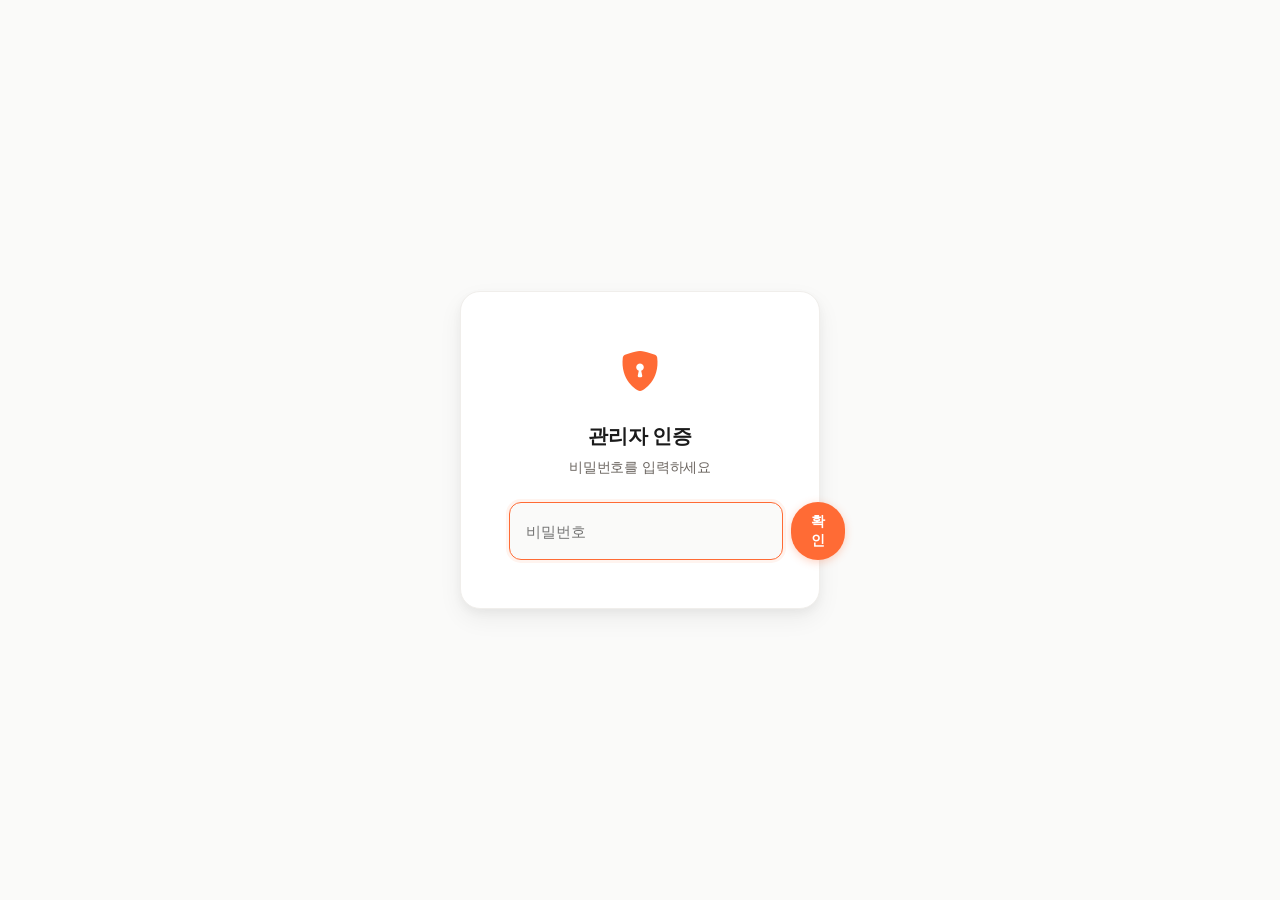
==== admin.html @ 9b4f37b7 "Initial commit: RISE Lab Snack Hub 간식 추천/투표 플랫폼 - Google Apps Script + Netlify 정적 호스팅  Made-with: Cu" ====
<!DOCTYPE html>
<html lang="ko">
<head>
  <meta charset="utf-8">
  <meta name="viewport" content="width=device-width, initial-scale=1">
  <title>관리자 — RISE Lab Snack Hub</title>
  <link rel="preconnect" href="https://fonts.googleapis.com">
  <link rel="preconnect" href="https://fonts.gstatic.com" crossorigin>
  <link href="https://fonts.googleapis.com/css2?family=Inter:wght@300;400;500;600;700;800;900&display=swap" rel="stylesheet">
  <link rel="stylesheet" href="https://cdn.jsdelivr.net/npm/bootstrap-icons@1.11.3/font/bootstrap-icons.min.css">
  <link rel="stylesheet" href="css/style.css">
</head>
<body>

<!-- Navigation -->
<header class="glass-nav">
  <div class="container nav-inner">
    <a href="index.html" class="logo">
      <img src="assets/rise-logo.png" alt="RISE" class="logo-img">
      <span class="logo-text">Snack Hub</span>
      <span class="admin-badge">ADMIN</span>
    </a>
    <nav class="nav-links">
      <a href="index.html" class="nav-link"><i class="bi bi-arrow-left"></i> 메인으로</a>
    </nav>
  </div>
</header>

<!-- Password Lock Overlay -->
<div id="admin-lock" class="admin-lock-overlay">
  <div class="admin-lock-card">
    <div class="admin-lock-icon"><i class="bi bi-shield-lock-fill"></i></div>
    <h2>관리자 인증</h2>
    <p>비밀번호를 입력하세요</p>
    <form id="lock-form" class="admin-lock-form">
      <input type="password" id="lock-password" class="admin-lock-input" placeholder="비밀번호" autocomplete="off" autofocus>
      <button type="submit" class="btn-admin accent">확인</button>
    </form>
    <p id="lock-error" class="admin-lock-error" style="display:none">비밀번호가 틀렸습니다.</p>
  </div>
</div>

<main class="main-content" id="admin-content" style="display:none;">
  <div class="container">

    <div class="admin-page-header">
      <h1>관리자 패널</h1>
      <input type="month" class="admin-month-input" id="admin-month">
    </div>

    <!-- Suggestion Management -->
    <div class="admin-card">
      <h3 class="admin-card-title"><i class="bi bi-list-check"></i> 추천 목록 관리</h3>
      <p class="admin-card-desc">좋아요 순 정렬. 확정할 항목 선택 후 가격을 입력하세요.</p>

      <div class="admin-budget-bar">
        <div class="budget-item">
          <span class="budget-item-label">예산</span>
          <span class="budget-item-value" id="admin-budget">₩200,000</span>
        </div>
        <div class="budget-item">
          <span class="budget-item-label">선택 합계</span>
          <span class="budget-item-value" id="admin-selected-total" style="color:var(--accent)">₩0</span>
        </div>
        <div class="budget-item">
          <span class="budget-item-label">남은 예산</span>
          <span class="budget-item-value ok" id="admin-remaining">₩200,000</span>
        </div>
      </div>

      <div class="admin-table-wrap" id="admin-suggestions">
        <p style="color:var(--text-tertiary); text-align:center; padding:var(--space-2xl) 0;">로딩 중...</p>
      </div>

      <div class="admin-actions">
        <button class="btn-admin green" id="btn-confirm">
          <i class="bi bi-check-circle"></i> 선택 항목 확정
        </button>
        <button class="btn-admin amber" id="btn-carryover">
          <i class="bi bi-arrow-repeat"></i> 미선택 이월
        </button>
      </div>
    </div>

    <!-- Slack -->
    <div class="admin-card">
      <h3 class="admin-card-title"><i class="bi bi-megaphone"></i> 슬랙 공지</h3>
      <p class="admin-card-desc">확정 품목을 슬랙 채널에 공지합니다.</p>
      <button class="btn-admin blue" id="btn-slack">
        <i class="bi bi-send"></i> 슬랙 공지 보내기
      </button>
    </div>

    <!-- Purchase -->
    <div class="admin-card">
      <h3 class="admin-card-title"><i class="bi bi-bag-check"></i> 구매 완료 처리</h3>
      <p class="admin-card-desc">확정 품목을 구매 완료로 처리하고 기록에 저장합니다.</p>
      <button class="btn-admin purple" id="btn-purchased">
        <i class="bi bi-check2-all"></i> 구매 완료
      </button>
    </div>

    <!-- Preview -->
    <div class="admin-card">
      <h3 class="admin-card-title"><i class="bi bi-eye"></i> 확정 품목 미리보기</h3>
      <div id="admin-confirmed-preview">
        <p style="color:var(--text-tertiary)">확정된 품목이 없습니다.</p>
      </div>
    </div>

    <!-- Quick Links -->
    <div class="admin-card">
      <h3 class="admin-card-title"><i class="bi bi-link-45deg"></i> 바로가기</h3>
      <div class="quick-links" style="margin-top:0;">
        <a href="#" class="link-card" id="link-spreadsheet" target="_blank">
          <div class="link-icon green"><i class="bi bi-table"></i></div>
          <div class="link-info">
            <h4>구매 대장</h4>
            <p>스프레드시트 원본</p>
          </div>
          <i class="bi bi-arrow-right link-arrow"></i>
        </a>
        <a href="#" class="link-card" id="link-receipt" target="_blank">
          <div class="link-icon amber"><i class="bi bi-receipt-cutoff"></i></div>
          <div class="link-info">
            <h4>영수증 폴더</h4>
            <p>Google Drive</p>
          </div>
          <i class="bi bi-arrow-right link-arrow"></i>
        </a>
      </div>
    </div>

  </div>
</main>

<!-- Toast -->
<div id="toast" class="toast-notification" aria-live="polite">
  <div class="toast-icon" id="toast-icon"><i class="bi bi-check-circle-fill"></i></div>
  <span id="toast-body">알림</span>
</div>

<script src="js/env.js"></script>
<script src="js/config.js"></script>
<script src="js/api.js"></script>
<script src="js/admin.js"></script>
</body>
</html>
---- css/style.css ----
/* ═══════════════════════════════════════════
   RISE Lab Snack Hub — Design System

   Philosophy:
   "Simplicity is the ultimate sophistication."

   Every pixel earns its place. White space breathes.
   Color is intentional. Motion is purposeful.
   ═══════════════════════════════════════════ */

/* ─── Reset & Foundation ─── */
*, *::before, *::after {
  margin: 0;
  padding: 0;
  box-sizing: border-box;
}

:root {
  /* Palette — warm, inviting, snack-like */
  --bg:        #fafaf9;
  --bg-alt:    #f5f3f0;
  --surface:   #ffffff;
  --border:    #e8e5e1;
  --border-light: #f0eeeb;

  --text:      #1a1a1a;
  --text-secondary: #6b6560;
  --text-tertiary:  #9e9893;

  --accent:    #ff6b35;
  --accent-soft: #fff4ef;
  --blue:      #3b82f6;
  --blue-soft: #eff6ff;
  --green:     #22c55e;
  --green-soft:#f0fdf4;
  --red:       #ef4444;
  --red-soft:  #fef2f2;
  --purple:    #8b5cf6;
  --purple-soft:#f5f3ff;
  --amber:     #f59e0b;
  --amber-soft:#fffbeb;

  /* Gradient */
  --gradient:  linear-gradient(135deg, #ff6b35, #ff8f65);
  --gradient-hero: linear-gradient(160deg, #1a1a1a 0%, #2d2520 100%);

  /* Typography */
  --font: 'Inter', -apple-system, BlinkMacSystemFont, 'Segoe UI', sans-serif;
  --tracking-tight: -0.025em;
  --tracking-normal: -0.01em;

  /* Spacing */
  --space-xs:  0.25rem;
  --space-sm:  0.5rem;
  --space-md:  1rem;
  --space-lg:  1.5rem;
  --space-xl:  2rem;
  --space-2xl: 3rem;
  --space-3xl: 4rem;
  --space-4xl: 6rem;

  /* Radius */
  --radius-sm: 8px;
  --radius-md: 12px;
  --radius-lg: 16px;
  --radius-xl: 20px;
  --radius-full: 100px;

  /* Shadow — layered for depth */
  --shadow-sm:  0 1px 2px rgba(0,0,0,0.04), 0 1px 3px rgba(0,0,0,0.06);
  --shadow-md:  0 4px 6px rgba(0,0,0,0.04), 0 2px 4px rgba(0,0,0,0.06);
  --shadow-lg:  0 10px 25px rgba(0,0,0,0.06), 0 4px 10px rgba(0,0,0,0.04);
  --shadow-xl:  0 20px 50px rgba(0,0,0,0.08), 0 8px 20px rgba(0,0,0,0.04);

  /* Transition */
  --ease: cubic-bezier(0.4, 0, 0.2, 1);
  --duration: 0.2s;
}

html {
  scroll-behavior: smooth;
  scroll-padding-top: 80px;
}

body {
  font-family: var(--font);
  background: var(--bg);
  color: var(--text);
  line-height: 1.6;
  letter-spacing: var(--tracking-normal);
  -webkit-font-smoothing: antialiased;
  -moz-osx-font-smoothing: grayscale;
}

.container {
  max-width: 1080px;
  margin: 0 auto;
  padding: 0 var(--space-lg);
}

a { color: inherit; text-decoration: none; }

/* ─── Main Content ─── */
.main-content {
  padding-top: calc(64px + var(--space-xl));
  padding-bottom: var(--space-2xl);
  min-height: calc(100vh - 64px);
}

/* ─── Glass Navigation ─── */
.glass-nav {
  position: fixed;
  top: 0;
  left: 0;
  right: 0;
  z-index: 100;
  background: rgba(255, 255, 255, 0.82);
  backdrop-filter: blur(20px) saturate(180%);
  -webkit-backdrop-filter: blur(20px) saturate(180%);
  border-bottom: 1px solid var(--border-light);
}

.nav-inner {
  display: flex;
  align-items: center;
  justify-content: space-between;
  height: 64px;
}

.logo {
  display: flex;
  align-items: center;
  gap: var(--space-sm);
  font-weight: 800;
  font-size: 1.15rem;
  letter-spacing: var(--tracking-tight);
}

.logo-img {
  height: 44px;
  width: auto;
  object-fit: contain;
}

.footer-logo-img {
  height: 24px;
  width: auto;
  object-fit: contain;
  vertical-align: middle;
}

.nav-links {
  display: flex;
  align-items: center;
  gap: var(--space-xs);
}

.nav-link {
  padding: 6px 14px;
  font-size: 0.875rem;
  font-weight: 500;
  color: var(--text-secondary);
  border-radius: var(--radius-full);
  transition: all var(--duration) var(--ease);
}

.nav-link:hover,
.nav-link.active {
  color: var(--text);
  background: var(--bg-alt);
}

.nav-admin {
  color: var(--accent);
  font-weight: 600;
}

.nav-toggle {
  display: none;
  background: none;
  border: none;
  font-size: 1.5rem;
  cursor: pointer;
  color: var(--text);
}

/* ─── Section Label ─── */
.section-label {
  font-size: 1.25rem;
  font-weight: 800;
  letter-spacing: var(--tracking-tight);
  margin-bottom: var(--space-md);
}

/* ─── Suggest Bar ─── */
.suggest-bar {
  margin-bottom: var(--space-xl);
}

.suggest-form-row {
  display: flex;
  gap: var(--space-sm);
  align-items: stretch;
}

.suggest-input-group {
  display: flex;
  align-items: center;
  gap: var(--space-sm);
  background: var(--surface);
  border: 1.5px solid var(--border);
  border-radius: var(--radius-md);
  padding: 0 var(--space-md);
  transition: border-color var(--duration) var(--ease), box-shadow var(--duration) var(--ease);
  min-width: 0;
}

.suggest-input-group:focus-within {
  border-color: var(--accent);
  box-shadow: 0 0 0 3px var(--accent-soft);
}

.suggest-input-group.grow {
  flex: 2;
}

.suggest-input-group.small {
  flex: 0 0 130px;
}

.suggest-input-group.medium {
  flex: 0 0 160px;
}

.suggest-input-group i {
  color: var(--text-tertiary);
  font-size: 1rem;
  flex-shrink: 0;
}

.suggest-input {
  font-family: var(--font);
  font-size: 0.9rem;
  border: none;
  background: transparent;
  color: var(--text);
  padding: 12px 0;
  width: 100%;
  outline: none;
}

.suggest-input::placeholder {
  color: var(--text-tertiary);
}

.btn-suggest {
  display: inline-flex;
  align-items: center;
  gap: 6px;
  padding: 0 var(--space-lg);
  font-family: var(--font);
  font-size: 0.9rem;
  font-weight: 600;
  color: #fff;
  background: var(--gradient);
  border: none;
  border-radius: var(--radius-md);
  cursor: pointer;
  transition: all var(--duration) var(--ease);
  box-shadow: 0 2px 8px rgba(255,107,53,0.3);
  white-space: nowrap;
  flex-shrink: 0;
}

.btn-suggest:hover {
  transform: translateY(-1px);
  box-shadow: 0 4px 16px rgba(255,107,53,0.4);
}

.btn-suggest:disabled {
  opacity: 0.6;
  cursor: not-allowed;
  transform: none;
}

/* ─── Board Header ─── */
.board-header {
  display: flex;
  align-items: baseline;
  justify-content: space-between;
  gap: var(--space-sm);
  margin-bottom: var(--space-lg);
}

.board-header-left {
  display: flex;
  align-items: baseline;
  gap: var(--space-sm);
}

.board-title {
  font-size: 1.25rem;
  font-weight: 800;
  letter-spacing: var(--tracking-tight);
}

.board-subtitle {
  font-size: 0.8rem;
  font-weight: 500;
  color: var(--text-tertiary);
}

.board-count {
  font-size: 0.85rem;
  font-weight: 500;
  color: var(--text-tertiary);
}

/* ─── Confirmed Section ─── */
.confirmed-section {
  margin-bottom: var(--space-xl);
}

.confirmed-section-title {
  font-size: 1rem;
  font-weight: 700;
  color: var(--green);
  margin-bottom: var(--space-md);
  display: flex;
  align-items: center;
  gap: 6px;
}

.confirmed-list {
  display: flex;
  flex-wrap: wrap;
  gap: var(--space-sm);
}

.confirmed-chip {
  display: inline-flex;
  align-items: center;
  gap: 6px;
  padding: 8px 16px;
  background: var(--green-soft);
  border: 1px solid rgba(34,197,94,0.2);
  border-radius: var(--radius-full);
  font-size: 0.85rem;
  font-weight: 600;
  color: var(--text);
}

.confirmed-chip .chip-price {
  color: var(--text-secondary);
  font-weight: 500;
}

/* ─── Admin Badge ─── */
.admin-badge {
  display: inline-block;
  background: var(--accent);
  color: #fff;
  font-size: 0.6rem;
  font-weight: 700;
  padding: 2px 8px;
  border-radius: var(--radius-full);
  margin-left: var(--space-xs);
  text-transform: uppercase;
  letter-spacing: 0.05em;
}

/* ─── Admin Page Header ─── */
.admin-page-header {
  display: flex;
  justify-content: space-between;
  align-items: center;
  margin-bottom: var(--space-xl);
  padding: var(--space-lg) 0;
}

.admin-page-header h1 {
  font-size: 1.5rem;
  font-weight: 800;
}

/* ─── History Header ─── */
.history-header {
  display: flex;
  justify-content: space-between;
  align-items: center;
  margin-bottom: var(--space-xl);
  flex-wrap: wrap;
  gap: var(--space-md);
}

/* ─── Quick Links ─── */
.quick-links {
  display: grid;
  grid-template-columns: repeat(auto-fit, minmax(280px, 1fr));
  gap: var(--space-md);
  margin-top: var(--space-xl);
}

/* ─── Hero / Dashboard ─── */
.hero-section {
  position: relative;
  background: var(--gradient-hero);
  padding: calc(64px + var(--space-3xl)) 0 var(--space-3xl);
  overflow: hidden;
  color: #fff;
}

.hero-content {
  text-align: center;
  margin-bottom: var(--space-2xl);
  position: relative;
  z-index: 2;
}

.hero-eyebrow {
  font-size: 0.875rem;
  font-weight: 600;
  text-transform: uppercase;
  letter-spacing: 0.08em;
  color: rgba(255,255,255,0.5);
  margin-bottom: var(--space-sm);
}

.hero-title {
  font-size: clamp(2rem, 5vw, 3.2rem);
  font-weight: 900;
  letter-spacing: var(--tracking-tight);
  line-height: 1.15;
  margin-bottom: var(--space-md);
}

.gradient-text {
  background: linear-gradient(135deg, #ff6b35, #ffb347);
  -webkit-background-clip: text;
  -webkit-text-fill-color: transparent;
  background-clip: text;
}

.hero-desc {
  font-size: 1.1rem;
  color: rgba(255,255,255,0.6);
  font-weight: 400;
}

.hero-bg-glow {
  position: absolute;
  top: -50%;
  right: -20%;
  width: 600px;
  height: 600px;
  background: radial-gradient(circle, rgba(255,107,53,0.15) 0%, transparent 70%);
  pointer-events: none;
  z-index: 1;
}

/* Stats Grid */
.stats-grid {
  display: grid;
  grid-template-columns: repeat(4, 1fr);
  gap: var(--space-md);
  position: relative;
  z-index: 2;
}

.stat-card {
  background: rgba(255,255,255,0.08);
  backdrop-filter: blur(10px);
  border: 1px solid rgba(255,255,255,0.1);
  border-radius: var(--radius-lg);
  padding: var(--space-lg);
  display: flex;
  align-items: center;
  gap: var(--space-md);
  transition: all var(--duration) var(--ease);
}

.stat-card:hover {
  background: rgba(255,255,255,0.12);
  transform: translateY(-2px);
}

.stat-icon {
  width: 44px;
  height: 44px;
  border-radius: var(--radius-md);
  display: flex;
  align-items: center;
  justify-content: center;
  font-size: 1.2rem;
  flex-shrink: 0;
}

.stat-icon.blue   { background: rgba(59,130,246,0.2); color: #93bbfd; }
.stat-icon.red    { background: rgba(239,68,68,0.2);  color: #fca5a5; }
.stat-icon.green  { background: rgba(34,197,94,0.2);  color: #86efac; }
.stat-icon.purple { background: rgba(139,92,246,0.2); color: #c4b5fd; }

.stat-info {
  display: flex;
  flex-direction: column;
  min-width: 0;
}

.stat-label {
  font-size: 0.75rem;
  font-weight: 500;
  color: rgba(255,255,255,0.45);
  text-transform: uppercase;
  letter-spacing: 0.04em;
}

.stat-value {
  font-size: 1.25rem;
  font-weight: 700;
  letter-spacing: var(--tracking-tight);
  white-space: nowrap;
}

.stat-status {
  font-size: 0.95rem;
}

/* ─── Sections ─── */
.section {
  padding: var(--space-4xl) 0;
}

.section-alt {
  background: var(--bg-alt);
}

.section-header {
  text-align: center;
  margin-bottom: var(--space-2xl);
}

.section-badge {
  display: inline-block;
  background: var(--accent-soft);
  color: var(--accent);
  font-size: 0.7rem;
  font-weight: 700;
  padding: 4px 12px;
  border-radius: var(--radius-full);
  letter-spacing: 0.08em;
  margin-bottom: var(--space-sm);
}

.section-badge.hot {
  background: var(--red-soft);
  color: var(--red);
}

.section-badge.archive {
  background: var(--purple-soft);
  color: var(--purple);
}

.section-title {
  font-size: clamp(1.5rem, 3vw, 2rem);
  font-weight: 800;
  letter-spacing: var(--tracking-tight);
  margin-bottom: var(--space-sm);
}

.section-desc {
  color: var(--text-secondary);
  font-size: 0.95rem;
  max-width: 480px;
  margin: 0 auto;
}

/* ─── Form Card ─── */
.form-card {
  background: var(--surface);
  border-radius: var(--radius-xl);
  padding: var(--space-2xl);
  box-shadow: var(--shadow-lg);
  border: 1px solid var(--border-light);
  max-width: 680px;
  margin: 0 auto;
}

.form-grid {
  display: grid;
  grid-template-columns: 1fr 1fr;
  gap: var(--space-lg);
  margin-bottom: var(--space-xl);
}

.form-group {
  display: flex;
  flex-direction: column;
  gap: var(--space-xs);
}

.form-group.full-width {
  grid-column: 1 / -1;
}

.form-label {
  font-size: 0.825rem;
  font-weight: 600;
  color: var(--text-secondary);
  display: flex;
  align-items: center;
  gap: 6px;
}

.form-label i {
  font-size: 0.9rem;
  opacity: 0.5;
}

.required {
  color: var(--red);
  font-weight: 700;
}

.optional {
  color: var(--text-tertiary);
  font-weight: 400;
  font-size: 0.75rem;
}

.form-input {
  font-family: var(--font);
  font-size: 0.925rem;
  padding: 12px 16px;
  border: 1.5px solid var(--border);
  border-radius: var(--radius-md);
  background: var(--bg);
  color: var(--text);
  transition: all var(--duration) var(--ease);
  outline: none;
}

.form-input::placeholder {
  color: var(--text-tertiary);
}

.form-input:focus {
  border-color: var(--accent);
  background: var(--surface);
  box-shadow: 0 0 0 3px var(--accent-soft);
}

textarea.form-input {
  resize: vertical;
  min-height: 64px;
}

.btn-primary-custom {
  display: inline-flex;
  align-items: center;
  gap: 8px;
  padding: 12px 28px;
  font-family: var(--font);
  font-size: 0.925rem;
  font-weight: 600;
  color: #fff;
  background: var(--gradient);
  border: none;
  border-radius: var(--radius-full);
  cursor: pointer;
  transition: all var(--duration) var(--ease);
  box-shadow: 0 2px 8px rgba(255,107,53,0.3);
}

.btn-primary-custom:hover {
  transform: translateY(-1px);
  box-shadow: 0 4px 16px rgba(255,107,53,0.4);
}

.btn-primary-custom:active {
  transform: translateY(0);
}

.btn-primary-custom:disabled {
  opacity: 0.6;
  cursor: not-allowed;
  transform: none;
}

/* ─── Suggestion Board ─── */
.board-meta {
  display: flex;
  justify-content: space-between;
  align-items: center;
  margin-bottom: var(--space-lg);
}

.board-count {
  font-size: 0.875rem;
  font-weight: 500;
  color: var(--text-secondary);
  display: flex;
  align-items: center;
  gap: 6px;
}

.board-grid {
  display: grid;
  grid-template-columns: repeat(auto-fill, minmax(300px, 1fr));
  gap: var(--space-md);
}

.board-empty {
  grid-column: 1 / -1;
  text-align: center;
  padding: var(--space-3xl) 0;
  color: var(--text-tertiary);
}

.empty-icon {
  font-size: 3rem;
  margin-bottom: var(--space-md);
  opacity: 0.4;
}

/* Snack Card */
.snack-card {
  background: var(--surface);
  border-radius: var(--radius-lg);
  padding: var(--space-lg);
  border: 1px solid var(--border-light);
  box-shadow: var(--shadow-sm);
  transition: all 0.25s var(--ease);
  position: relative;
  overflow: hidden;
}

.snack-card::before {
  content: '';
  position: absolute;
  top: 0;
  left: 0;
  width: 3px;
  height: 100%;
  background: var(--border);
  transition: background 0.25s var(--ease);
}

.snack-card:hover {
  box-shadow: var(--shadow-md);
  transform: translateY(-2px);
}

.snack-card:hover::before {
  background: var(--accent);
}

.snack-card.confirmed::before {
  background: var(--green);
}

.snack-card.confirmed {
  border-color: rgba(34,197,94,0.2);
}

.snack-card.carried-over::before {
  background: var(--amber);
}

.snack-card-header {
  display: flex;
  justify-content: space-between;
  align-items: flex-start;
  margin-bottom: var(--space-sm);
  gap: var(--space-sm);
}

.snack-name {
  font-size: 1rem;
  font-weight: 700;
  letter-spacing: var(--tracking-tight);
}

.snack-badges {
  display: flex;
  gap: 4px;
  flex-shrink: 0;
}

.badge-confirmed {
  background: var(--green-soft);
  color: var(--green);
  font-size: 0.7rem;
  font-weight: 700;
  padding: 2px 8px;
  border-radius: var(--radius-full);
}

.badge-carryover {
  background: var(--amber-soft);
  color: #b45309;
  font-size: 0.7rem;
  font-weight: 700;
  padding: 2px 8px;
  border-radius: var(--radius-full);
}

.snack-price {
  display: inline-block;
  background: var(--bg-alt);
  color: var(--text-secondary);
  font-size: 0.8rem;
  font-weight: 600;
  padding: 3px 10px;
  border-radius: var(--radius-full);
  margin-bottom: var(--space-sm);
}

.snack-reason {
  font-size: 0.85rem;
  color: var(--text-secondary);
  margin-bottom: var(--space-md);
  line-height: 1.5;
}

.snack-footer {
  display: flex;
  justify-content: space-between;
  align-items: center;
  padding-top: var(--space-sm);
  border-top: 1px solid var(--border-light);
}

.snack-meta {
  font-size: 0.75rem;
  color: var(--text-tertiary);
  display: flex;
  align-items: center;
  gap: 6px;
}

.snack-meta a {
  color: var(--accent);
  font-weight: 500;
}

/* Vote Button */
.btn-vote {
  display: inline-flex;
  align-items: center;
  gap: 6px;
  padding: 6px 14px;
  font-family: var(--font);
  font-size: 0.85rem;
  font-weight: 600;
  border: 1.5px solid var(--border);
  border-radius: var(--radius-full);
  background: var(--surface);
  color: var(--text-secondary);
  cursor: pointer;
  transition: all 0.25s var(--ease);
  user-select: none;
}

.btn-vote:hover {
  border-color: var(--red);
  color: var(--red);
  background: var(--red-soft);
}

.btn-vote.voted {
  border-color: var(--red);
  background: var(--red);
  color: #fff;
  pointer-events: none;
}

.btn-vote i {
  font-size: 0.9rem;
  transition: transform 0.3s var(--ease);
}

.btn-vote:hover i {
  transform: scale(1.15);
}

/* ─── Purchase History ─── */
.history-controls {
  display: flex;
  justify-content: space-between;
  align-items: center;
  margin-bottom: var(--space-lg);
}

.month-selector {
  display: flex;
  align-items: center;
  gap: var(--space-sm);
  background: var(--surface);
  border: 1px solid var(--border);
  border-radius: var(--radius-full);
  padding: 4px;
}

.month-btn {
  width: 36px;
  height: 36px;
  border: none;
  background: none;
  border-radius: 50%;
  cursor: pointer;
  display: flex;
  align-items: center;
  justify-content: center;
  font-size: 1rem;
  color: var(--text-secondary);
  transition: all var(--duration) var(--ease);
}

.month-btn:hover {
  background: var(--bg-alt);
  color: var(--text);
}

.month-display {
  font-size: 0.95rem;
  font-weight: 700;
  min-width: 100px;
  text-align: center;
}

.btn-ghost {
  font-family: var(--font);
  font-size: 0.85rem;
  font-weight: 600;
  color: var(--accent);
  background: none;
  border: 1.5px solid var(--accent);
  border-radius: var(--radius-full);
  padding: 8px 18px;
  cursor: pointer;
  transition: all var(--duration) var(--ease);
}

.btn-ghost:hover {
  background: var(--accent-soft);
}

.btn-ghost.active {
  background: var(--accent);
  color: #fff;
}

.history-grid {
  display: grid;
  grid-template-columns: repeat(auto-fill, minmax(300px, 1fr));
  gap: var(--space-md);
}

/* History Card */
.history-card {
  background: var(--surface);
  border-radius: var(--radius-lg);
  padding: var(--space-lg);
  border: 1px solid var(--border-light);
  box-shadow: var(--shadow-sm);
  display: flex;
  align-items: center;
  gap: var(--space-md);
  transition: all var(--duration) var(--ease);
}

.history-card:hover {
  box-shadow: var(--shadow-md);
}

.history-card-icon {
  width: 48px;
  height: 48px;
  border-radius: var(--radius-md);
  background: var(--bg-alt);
  display: flex;
  align-items: center;
  justify-content: center;
  font-size: 1.5rem;
  flex-shrink: 0;
}

.history-card-info {
  flex: 1;
  min-width: 0;
}

.history-card-name {
  font-weight: 700;
  font-size: 0.95rem;
  margin-bottom: 2px;
}

.history-card-detail {
  font-size: 0.8rem;
  color: var(--text-tertiary);
}

.history-card-price {
  font-weight: 700;
  font-size: 1rem;
  white-space: nowrap;
}

/* History Summary */
.history-summary {
  display: flex;
  align-items: center;
  justify-content: center;
  gap: var(--space-xl);
  margin-top: var(--space-xl);
  padding: var(--space-lg) var(--space-xl);
  background: var(--surface);
  border-radius: var(--radius-lg);
  border: 1px solid var(--border-light);
  box-shadow: var(--shadow-sm);
}

.summary-item {
  display: flex;
  flex-direction: column;
  align-items: center;
  gap: 2px;
}

.summary-label {
  font-size: 0.75rem;
  font-weight: 500;
  color: var(--text-tertiary);
  text-transform: uppercase;
  letter-spacing: 0.04em;
}

.summary-value {
  font-size: 1.25rem;
  font-weight: 800;
}

.summary-value.highlight {
  color: var(--accent);
}

.summary-divider {
  width: 1px;
  height: 40px;
  background: var(--border);
}

/* ─── Quick Links ─── */
.links-grid {
  display: grid;
  grid-template-columns: repeat(3, 1fr);
  gap: var(--space-md);
}

.link-card {
  display: flex;
  align-items: center;
  gap: var(--space-md);
  padding: var(--space-lg) var(--space-xl);
  background: var(--surface);
  border-radius: var(--radius-lg);
  border: 1px solid var(--border-light);
  box-shadow: var(--shadow-sm);
  transition: all 0.25s var(--ease);
}

.link-card:hover {
  box-shadow: var(--shadow-lg);
  transform: translateY(-3px);
}

.link-icon {
  width: 48px;
  height: 48px;
  border-radius: var(--radius-md);
  display: flex;
  align-items: center;
  justify-content: center;
  font-size: 1.3rem;
  flex-shrink: 0;
}

.link-icon.green { background: var(--green-soft); color: var(--green); }
.link-icon.amber { background: var(--amber-soft); color: var(--amber); }
.link-icon.blue  { background: var(--blue-soft);  color: var(--blue);  }

.link-info {
  flex: 1;
}

.link-info h4 {
  font-size: 0.95rem;
  font-weight: 700;
  margin-bottom: 2px;
}

.link-info p {
  font-size: 0.8rem;
  color: var(--text-tertiary);
}

.link-arrow {
  color: var(--text-tertiary);
  font-size: 1.1rem;
  transition: transform 0.25s var(--ease);
}

.link-card:hover .link-arrow {
  transform: translateX(4px);
  color: var(--accent);
}

/* ─── Guide Page ─── */
.guide-container {
  max-width: 860px;
}

.guide-hero {
  text-align: center;
  margin-bottom: var(--space-2xl);
}

.guide-title {
  font-size: clamp(1.5rem, 3vw, 2rem);
  font-weight: 900;
  letter-spacing: var(--tracking-tight);
  margin-bottom: var(--space-xs);
}

.guide-desc {
  font-size: 0.95rem;
  color: var(--text-secondary);
}

.guide-grid {
  display: grid;
  grid-template-columns: repeat(auto-fill, minmax(240px, 1fr));
  gap: var(--space-md);
  margin-bottom: var(--space-2xl);
}

.guide-card {
  background: var(--surface);
  border-radius: var(--radius-lg);
  padding: var(--space-lg);
  border: 1px solid var(--border-light);
  box-shadow: var(--shadow-sm);
  transition: all 0.25s var(--ease);
}

.guide-card:hover {
  box-shadow: var(--shadow-md);
  transform: translateY(-2px);
}

.guide-card-icon {
  width: 44px;
  height: 44px;
  border-radius: var(--radius-md);
  display: flex;
  align-items: center;
  justify-content: center;
  font-size: 1.2rem;
  margin-bottom: var(--space-md);
}

.guide-card-icon.blue   { background: var(--blue-soft);   color: var(--blue); }
.guide-card-icon.green  { background: var(--green-soft);  color: var(--green); }
.guide-card-icon.amber  { background: var(--amber-soft);  color: var(--amber); }
.guide-card-icon.purple { background: var(--purple-soft); color: var(--purple); }
.guide-card-icon.red    { background: var(--red-soft);    color: var(--red); }
.guide-card-icon.accent { background: var(--accent-soft); color: var(--accent); }

.guide-card h3 {
  font-size: 1rem;
  font-weight: 700;
  margin-bottom: var(--space-xs);
}

.guide-card p {
  font-size: 0.875rem;
  color: var(--text-secondary);
  line-height: 1.6;
}

.guide-card a {
  color: var(--accent);
  font-weight: 500;
}

.guide-howto {
  background: var(--surface);
  border-radius: var(--radius-xl);
  padding: var(--space-2xl);
  border: 1px solid var(--border-light);
  box-shadow: var(--shadow-sm);
}

.guide-howto h2 {
  font-size: 1.25rem;
  font-weight: 800;
  margin-bottom: var(--space-xl);
  letter-spacing: var(--tracking-tight);
}

.guide-steps {
  display: flex;
  flex-direction: column;
  gap: var(--space-lg);
}

.guide-step {
  display: flex;
  gap: var(--space-md);
  align-items: flex-start;
}

.step-num {
  width: 36px;
  height: 36px;
  border-radius: 50%;
  background: var(--gradient);
  color: #fff;
  font-size: 0.9rem;
  font-weight: 700;
  display: flex;
  align-items: center;
  justify-content: center;
  flex-shrink: 0;
}

.step-content h4 {
  font-size: 0.95rem;
  font-weight: 700;
  margin-bottom: 2px;
}

.step-content p {
  font-size: 0.875rem;
  color: var(--text-secondary);
  line-height: 1.6;
}

.step-content a {
  color: var(--accent);
  font-weight: 500;
}

/* ─── Footer ─── */
.footer {
  padding: var(--space-xl) 0;
  border-top: 1px solid var(--border-light);
}

.footer-inner {
  display: flex;
  justify-content: center;
  align-items: center;
}

.footer-logo {
  font-weight: 800;
  font-size: 0.95rem;
}

.footer-copy {
  font-size: 0.8rem;
  color: var(--text-tertiary);
}

/* ─── Toast ─── */
.toast-notification {
  position: fixed;
  bottom: 24px;
  right: 24px;
  display: flex;
  align-items: center;
  gap: 10px;
  padding: 14px 22px;
  background: var(--text);
  color: #fff;
  border-radius: var(--radius-md);
  font-size: 0.9rem;
  font-weight: 500;
  box-shadow: var(--shadow-xl);
  z-index: 200;
  transform: translateY(120%);
  opacity: 0;
  transition: all 0.35s var(--ease);
  pointer-events: none;
}

.toast-notification.show {
  transform: translateY(0);
  opacity: 1;
}

.toast-notification.error {
  background: var(--red);
}

.toast-icon {
  font-size: 1.1rem;
  display: flex;
}

/* ─── Admin-specific ─── */
.admin-hero {
  background: var(--gradient-hero);
  padding: calc(64px + var(--space-2xl)) 0 var(--space-2xl);
  color: #fff;
  text-align: center;
}

.admin-hero h1 {
  font-size: 1.8rem;
  font-weight: 800;
}

.admin-hero p {
  color: rgba(255,255,255,0.5);
  font-size: 0.9rem;
}

.admin-card {
  background: var(--surface);
  border-radius: var(--radius-xl);
  padding: var(--space-2xl);
  box-shadow: var(--shadow-md);
  border: 1px solid var(--border-light);
  margin-bottom: var(--space-xl);
}

.admin-card-title {
  font-size: 1.15rem;
  font-weight: 700;
  margin-bottom: var(--space-xs);
  display: flex;
  align-items: center;
  gap: 8px;
}

.admin-card-desc {
  font-size: 0.85rem;
  color: var(--text-tertiary);
  margin-bottom: var(--space-lg);
}

.admin-budget-bar {
  display: flex;
  align-items: center;
  gap: var(--space-xl);
  padding: var(--space-md) var(--space-lg);
  background: var(--bg-alt);
  border-radius: var(--radius-md);
  margin-bottom: var(--space-lg);
  flex-wrap: wrap;
}

.budget-item {
  display: flex;
  flex-direction: column;
}

.budget-item-label {
  font-size: 0.7rem;
  font-weight: 600;
  color: var(--text-tertiary);
  text-transform: uppercase;
  letter-spacing: 0.04em;
}

.budget-item-value {
  font-size: 1.1rem;
  font-weight: 700;
}

.budget-item-value.over { color: var(--red); }
.budget-item-value.ok   { color: var(--green); }

.admin-table {
  width: 100%;
  border-collapse: separate;
  border-spacing: 0;
  font-size: 0.875rem;
}

.admin-table thead th {
  background: var(--bg-alt);
  font-size: 0.75rem;
  font-weight: 600;
  color: var(--text-tertiary);
  text-transform: uppercase;
  letter-spacing: 0.04em;
  padding: 10px 12px;
  text-align: left;
  border-bottom: 1px solid var(--border);
}

.admin-table thead th:first-child { border-radius: var(--radius-sm) 0 0 0; }
.admin-table thead th:last-child  { border-radius: 0 var(--radius-sm) 0 0; }

.admin-table tbody td {
  padding: 12px;
  border-bottom: 1px solid var(--border-light);
  vertical-align: middle;
}

.admin-table tbody tr:hover {
  background: var(--bg);
}

.admin-table tbody tr.row-confirmed {
  background: var(--green-soft);
}

.admin-table input[type="number"] {
  font-family: var(--font);
  font-size: 0.85rem;
  padding: 6px 10px;
  border: 1.5px solid var(--border);
  border-radius: var(--radius-sm);
  width: 110px;
  outline: none;
  transition: border-color var(--duration) var(--ease);
}

.admin-table input[type="number"]:focus {
  border-color: var(--accent);
}

.admin-table input[type="checkbox"] {
  width: 18px;
  height: 18px;
  accent-color: var(--accent);
  cursor: pointer;
}

.admin-actions {
  display: flex;
  gap: var(--space-sm);
  flex-wrap: wrap;
  margin-top: var(--space-lg);
}

.btn-admin {
  display: inline-flex;
  align-items: center;
  gap: 6px;
  padding: 10px 20px;
  font-family: var(--font);
  font-size: 0.875rem;
  font-weight: 600;
  border: none;
  border-radius: var(--radius-full);
  cursor: pointer;
  transition: all var(--duration) var(--ease);
}

.btn-admin:hover {
  transform: translateY(-1px);
}

.btn-admin.green  { background: var(--green);  color: #fff; box-shadow: 0 2px 8px rgba(34,197,94,0.3); }
.btn-admin.amber  { background: var(--amber);  color: #fff; box-shadow: 0 2px 8px rgba(245,158,11,0.3); }
.btn-admin.blue   { background: var(--blue);   color: #fff; box-shadow: 0 2px 8px rgba(59,130,246,0.3); }
.btn-admin.purple { background: var(--purple); color: #fff; box-shadow: 0 2px 8px rgba(139,92,246,0.3); }
.btn-admin.accent { background: var(--accent); color: #fff; box-shadow: 0 2px 8px rgba(255,107,53,0.3); }

/* Confirmed Preview */
.preview-list {
  display: flex;
  flex-direction: column;
  gap: var(--space-sm);
}

.preview-item {
  display: flex;
  justify-content: space-between;
  align-items: center;
  padding: var(--space-sm) var(--space-md);
  background: var(--bg);
  border-radius: var(--radius-sm);
}

.preview-total {
  display: flex;
  justify-content: space-between;
  align-items: center;
  padding: var(--space-md);
  background: var(--accent-soft);
  border-radius: var(--radius-sm);
  font-weight: 700;
  margin-top: var(--space-sm);
}

/* Admin Lock Overlay */
.admin-lock-overlay {
  position: fixed;
  inset: 0;
  z-index: 300;
  background: var(--bg);
  display: flex;
  align-items: center;
  justify-content: center;
}

.admin-lock-card {
  background: var(--surface);
  border-radius: var(--radius-xl);
  padding: var(--space-2xl) var(--space-2xl);
  box-shadow: var(--shadow-lg);
  border: 1px solid var(--border-light);
  text-align: center;
  max-width: 360px;
  width: 100%;
}

.admin-lock-icon {
  font-size: 2.5rem;
  color: var(--accent);
  margin-bottom: var(--space-md);
}

.admin-lock-card h2 {
  font-size: 1.25rem;
  font-weight: 800;
  margin-bottom: var(--space-xs);
}

.admin-lock-card > p {
  font-size: 0.875rem;
  color: var(--text-secondary);
  margin-bottom: var(--space-lg);
}

.admin-lock-form {
  display: flex;
  gap: var(--space-sm);
}

.admin-lock-input {
  flex: 1;
  font-family: var(--font);
  font-size: 0.95rem;
  padding: 10px 16px;
  border: 1.5px solid var(--border);
  border-radius: var(--radius-md);
  background: var(--bg);
  color: var(--text);
  outline: none;
  transition: border-color var(--duration) var(--ease);
}

.admin-lock-input:focus {
  border-color: var(--accent);
  box-shadow: 0 0 0 3px var(--accent-soft);
}

.admin-lock-error {
  font-size: 0.8rem;
  color: var(--red);
  font-weight: 600;
  margin-top: var(--space-md);
}

/* Admin month selector */
.admin-month-input {
  font-family: var(--font);
  font-size: 0.95rem;
  font-weight: 600;
  padding: 10px 16px;
  border: 1.5px solid var(--border);
  border-radius: var(--radius-full);
  background: var(--surface);
  color: var(--text);
  outline: none;
  cursor: pointer;
  transition: border-color var(--duration) var(--ease);
}

.admin-month-input:focus {
  border-color: var(--accent);
}

/* ─── Responsive ─── */
@media (max-width: 768px) {
  .nav-links {
    display: none;
    position: absolute;
    top: 64px;
    left: 0;
    right: 0;
    flex-direction: column;
    background: rgba(255,255,255,0.97);
    backdrop-filter: blur(20px);
    padding: var(--space-md);
    border-bottom: 1px solid var(--border);
    gap: 0;
  }

  .nav-links.open { display: flex; }
  .nav-toggle { display: flex; }

  .nav-link {
    width: 100%;
    padding: 12px 16px;
    border-radius: var(--radius-sm);
  }

  .stats-grid {
    grid-template-columns: 1fr 1fr;
  }

  .form-grid {
    grid-template-columns: 1fr;
  }

  .board-grid,
  .history-grid {
    grid-template-columns: 1fr;
  }

  .links-grid {
    grid-template-columns: 1fr;
  }

  .link-card {
    padding: var(--space-md) var(--space-lg);
  }

  .footer-inner {
    flex-direction: column;
    gap: var(--space-sm);
    text-align: center;
  }

  .suggest-form-row {
    flex-direction: column;
  }

  .suggest-input-group.small,
  .suggest-input-group.medium {
    flex: auto;
  }

  .btn-suggest {
    padding: 12px var(--space-lg);
    justify-content: center;
  }

  .board-header {
    flex-direction: column;
    gap: var(--space-xs);
    align-items: flex-start;
  }

  .board-header-left {
    flex-direction: column;
    gap: 2px;
  }

  .guide-grid {
    grid-template-columns: 1fr;
  }

  .guide-howto {
    padding: var(--space-lg);
  }

  .confirmed-list {
    gap: var(--space-xs);
  }

  .confirmed-chip {
    font-size: 0.8rem;
    padding: 6px 12px;
  }

  .admin-page-header {
    flex-direction: column;
    align-items: flex-start;
    gap: var(--space-md);
  }

  .history-header {
    flex-direction: column;
    align-items: flex-start;
  }

  .history-controls {
    flex-direction: column;
    gap: var(--space-sm);
  }

  .history-summary {
    flex-direction: column;
    gap: var(--space-md);
  }

  .summary-divider {
    width: 80px;
    height: 1px;
  }

  .admin-budget-bar {
    gap: var(--space-md);
  }

  .admin-table-wrap {
    overflow-x: auto;
    -webkit-overflow-scrolling: touch;
  }
}

@media (max-width: 480px) {
  .stats-grid {
    grid-template-columns: 1fr;
  }

  .hero-title {
    font-size: 1.75rem;
  }

  .form-card {
    padding: var(--space-lg);
  }

  .logo-img {
    height: 34px;
  }

  .section-label {
    font-size: 1.05rem;
  }

  .board-title {
    font-size: 1.05rem;
  }

  .board-subtitle {
    font-size: 0.7rem;
  }

  .suggest-input-group {
    padding: 0 var(--space-sm);
  }

  .suggest-input {
    font-size: 0.85rem;
    padding: 10px 0;
  }

  .snack-card {
    padding: var(--space-md);
  }

  .guide-title {
    font-size: 1.4rem;
  }
}

/* ─── Animations ─── */
@keyframes fadeInUp {
  from {
    opacity: 0;
    transform: translateY(16px);
  }
  to {
    opacity: 1;
    transform: translateY(0);
  }
}

.snack-card,
.history-card,
.link-card {
  animation: fadeInUp 0.4s var(--ease) both;
}

.snack-card:nth-child(2)  { animation-delay: 0.05s; }
.snack-card:nth-child(3)  { animation-delay: 0.10s; }
.snack-card:nth-child(4)  { animation-delay: 0.15s; }
.snack-card:nth-child(5)  { animation-delay: 0.20s; }
.snack-card:nth-child(6)  { animation-delay: 0.25s; }

.history-card:nth-child(2) { animation-delay: 0.05s; }
.history-card:nth-child(3) { animation-delay: 0.10s; }
.history-card:nth-child(4) { animation-delay: 0.15s; }
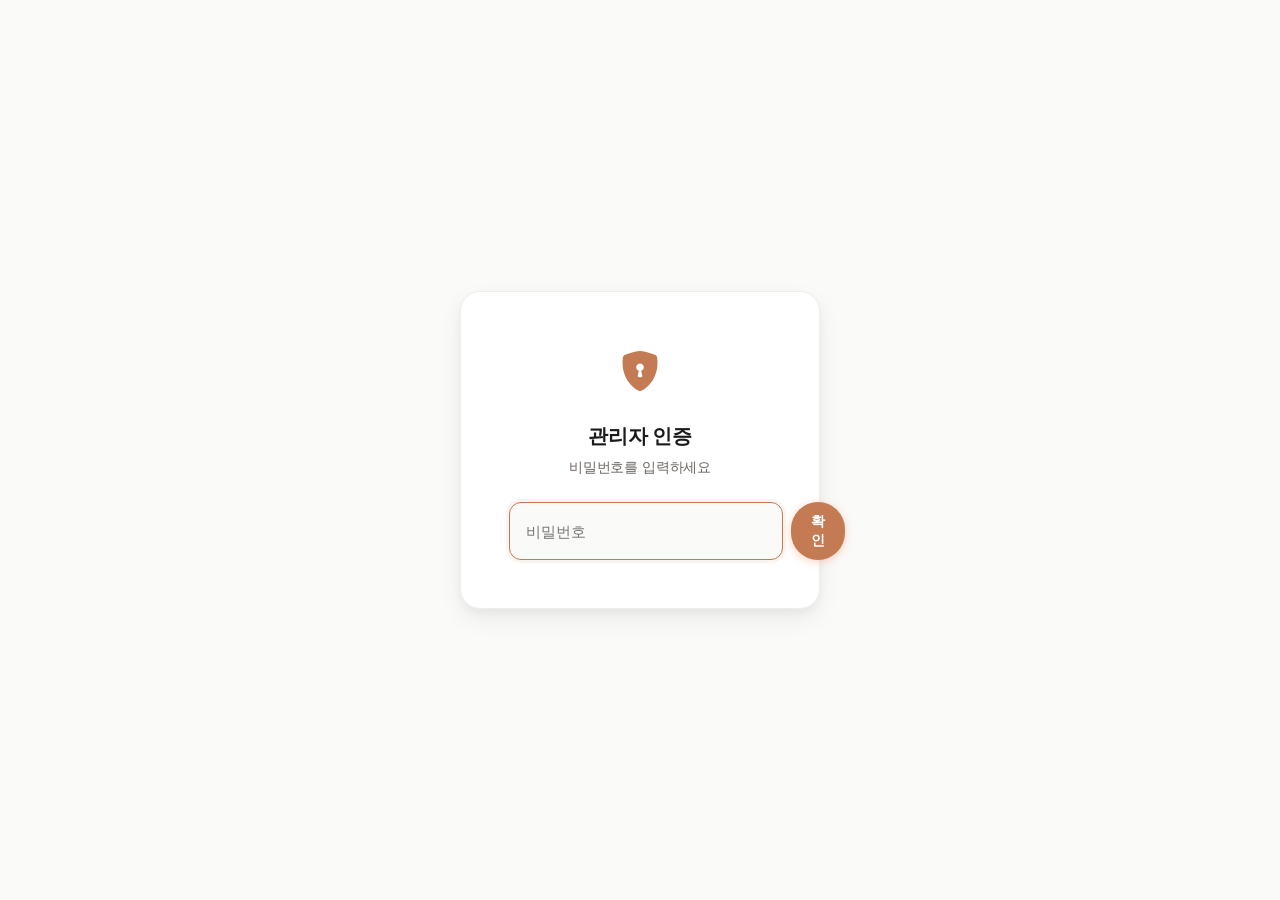
==== commit 00e08ae6: "라이트 모드 강제: 다크모드 환경에서도 항상 밝은 테마 유지 Made-with: Cursor" ====
--- a/admin.html
+++ b/admin.html
@@ -3,6 +3,7 @@
 <head>
   <meta charset="utf-8">
   <meta name="viewport" content="width=device-width, initial-scale=1">
+  <meta name="color-scheme" content="light">
   <title>관리자 — RISE Lab Snack Hub</title>
   <link rel="preconnect" href="https://fonts.googleapis.com">
   <link rel="preconnect" href="https://fonts.gstatic.com" crossorigin>
--- a/css/style.css
+++ b/css/style.css
@@ -16,6 +16,7 @@
 }
 
 :root {
+  color-scheme: light;
   /* Palette — warm, inviting, snack-like */
   --bg:        #fafaf9;
   --bg-alt:    #f5f3f0;
@@ -27,21 +28,21 @@
   --text-secondary: #6b6560;
   --text-tertiary:  #9e9893;
 
-  --accent:    #ff6b35;
-  --accent-soft: #fff4ef;
-  --blue:      #3b82f6;
-  --blue-soft: #eff6ff;
-  --green:     #22c55e;
-  --green-soft:#f0fdf4;
-  --red:       #ef4444;
-  --red-soft:  #fef2f2;
-  --purple:    #8b5cf6;
-  --purple-soft:#f5f3ff;
-  --amber:     #f59e0b;
-  --amber-soft:#fffbeb;
+  --accent:    #c47a52;
+  --accent-soft: #faf3ee;
+  --blue:      #6b9fcc;
+  --blue-soft: #f0f5fa;
+  --green:     #6bab7b;
+  --green-soft:#f2f8f4;
+  --red:       #c47a52;
+  --red-soft:  #faf3ee;
+  --purple:    #9b8bb8;
+  --purple-soft:#f5f3f8;
+  --amber:     #c9a254;
+  --amber-soft:#faf6ee;
 
   /* Gradient */
-  --gradient:  linear-gradient(135deg, #ff6b35, #ff8f65);
+  --gradient:  linear-gradient(135deg, #c47a52, #d9a07a);
   --gradient-hero: linear-gradient(160deg, #1a1a1a 0%, #2d2520 100%);
 
   /* Typography */
@@ -102,8 +103,8 @@
 
 /* ─── Main Content ─── */
 .main-content {
-  padding-top: calc(64px + var(--space-xl));
-  padding-bottom: var(--space-2xl);
+  padding-top: calc(64px + var(--space-2xl));
+  padding-bottom: var(--space-3xl);
   min-height: calc(100vh - 64px);
 }
 
@@ -186,15 +187,20 @@
 
 /* ─── Section Label ─── */
 .section-label {
-  font-size: 1.25rem;
+  font-size: 1.15rem;
   font-weight: 800;
   letter-spacing: var(--tracking-tight);
   margin-bottom: var(--space-md);
+  color: var(--text);
 }
 
 /* ─── Suggest Bar ─── */
 .suggest-bar {
-  margin-bottom: var(--space-xl);
+  background: var(--surface);
+  border: 1px solid var(--border);
+  border-radius: var(--radius-xl);
+  padding: var(--space-lg);
+  margin-bottom: var(--space-2xl);
 }
 
 .suggest-form-row {
@@ -206,18 +212,17 @@
 .suggest-input-group {
   display: flex;
   align-items: center;
-  gap: var(--space-sm);
-  background: var(--surface);
-  border: 1.5px solid var(--border);
+  gap: var(--space-xs);
+  background: var(--bg);
+  border: 1.5px solid var(--border-light);
   border-radius: var(--radius-md);
-  padding: 0 var(--space-md);
-  transition: border-color var(--duration) var(--ease), box-shadow var(--duration) var(--ease);
+  padding: 0 var(--space-sm);
   min-width: 0;
+  transition: border-color var(--duration) var(--ease);
 }
 
 .suggest-input-group:focus-within {
   border-color: var(--accent);
-  box-shadow: 0 0 0 3px var(--accent-soft);
 }
 
 .suggest-input-group.grow {
@@ -267,14 +272,14 @@
   border-radius: var(--radius-md);
   cursor: pointer;
   transition: all var(--duration) var(--ease);
-  box-shadow: 0 2px 8px rgba(255,107,53,0.3);
+  box-shadow: 0 2px 8px rgba(196,122,82,0.25);
   white-space: nowrap;
   flex-shrink: 0;
 }
 
 .btn-suggest:hover {
   transform: translateY(-1px);
-  box-shadow: 0 4px 16px rgba(255,107,53,0.4);
+  box-shadow: 0 4px 16px rgba(196,122,82,0.35);
 }
 
 .btn-suggest:disabled {
@@ -289,7 +294,9 @@
   align-items: baseline;
   justify-content: space-between;
   gap: var(--space-sm);
-  margin-bottom: var(--space-lg);
+  margin-bottom: var(--space-md);
+  padding-bottom: var(--space-md);
+  border-bottom: 1px solid var(--border-light);
 }
 
 .board-header-left {
@@ -299,7 +306,7 @@
 }
 
 .board-title {
-  font-size: 1.25rem;
+  font-size: 1.15rem;
   font-weight: 800;
   letter-spacing: var(--tracking-tight);
 }
@@ -310,15 +317,202 @@
   color: var(--text-tertiary);
 }
 
+.board-header-right {
+  display: flex;
+  align-items: center;
+  gap: var(--space-md);
+}
+
 .board-count {
-  font-size: 0.85rem;
+  font-size: 0.8rem;
   font-weight: 500;
   color: var(--text-tertiary);
+}
+
+.sort-toggle {
+  display: flex;
+  background: var(--bg-alt);
+  border-radius: var(--radius-full);
+  padding: 3px;
+  gap: 2px;
+}
+
+.sort-btn {
+  font-family: var(--font);
+  font-size: 0.75rem;
+  font-weight: 600;
+  color: var(--text-tertiary);
+  background: none;
+  border: none;
+  border-radius: var(--radius-full);
+  padding: 5px 12px;
+  cursor: pointer;
+  transition: all 0.2s var(--ease);
+  display: flex;
+  align-items: center;
+  gap: 4px;
+}
+
+.sort-btn:hover {
+  color: var(--text-secondary);
+}
+
+.sort-btn.active {
+  background: var(--surface);
+  color: var(--text);
+  box-shadow: var(--shadow-sm);
+}
+
+/* ─── Board table ─── */
+.board-table-wrap {
+  overflow-x: auto;
+  -webkit-overflow-scrolling: touch;
+  border: 1px solid var(--border);
+  border-radius: var(--radius-xl);
+  background: var(--surface);
+}
+
+.board-table {
+  width: 100%;
+  border-collapse: separate;
+  border-spacing: 0;
+  font-size: 0.875rem;
+}
+
+.board-table thead th {
+  background: var(--bg-alt);
+  font-size: 0.75rem;
+  font-weight: 600;
+  color: var(--text-tertiary);
+  padding: 10px 12px;
+  text-align: left;
+  border-bottom: 1px solid var(--border);
+  white-space: nowrap;
+}
+
+.board-table thead th:first-child { border-radius: var(--radius-xl) 0 0 0; }
+.board-table thead th:last-child  { border-radius: 0 var(--radius-xl) 0 0; }
+
+.board-table tbody td {
+  padding: 12px;
+  border-bottom: 1px solid var(--border-light);
+  vertical-align: middle;
+}
+
+.board-table tbody tr:last-child td {
+  border-bottom: none;
+}
+
+.board-table tbody tr:hover {
+  background: var(--bg);
+}
+
+.board-table tbody tr.row-confirmed {
+  background: var(--green-soft);
+}
+
+.board-table tbody tr.row-purchased {
+  background: var(--blue-soft);
+}
+
+.board-table .td-name {
+  font-weight: 600;
+  white-space: nowrap;
+  overflow: hidden;
+  text-overflow: ellipsis;
+}
+
+.board-table .td-center {
+  text-align: center;
+}
+
+.board-table .td-price {
+  color: var(--text-secondary);
+  white-space: nowrap;
+}
+
+.board-table .td-date {
+  color: var(--text-tertiary);
+  font-size: 0.8rem;
+  white-space: nowrap;
+}
+
+.tbl-badge {
+  display: inline-block;
+  padding: 2px 8px;
+  border-radius: var(--radius-full);
+  font-size: 0.75rem;
+  font-weight: 700;
+}
+
+.tbl-badge.green {
+  background: var(--green-soft);
+  color: var(--green);
+}
+
+.tbl-badge.blue {
+  background: var(--blue-soft);
+  color: var(--blue);
+}
+
+.btn-vote-inline {
+  display: inline-flex;
+  align-items: center;
+  gap: 4px;
+  padding: 2px 8px;
+  font-family: var(--font);
+  font-size: 0.8rem;
+  font-weight: 700;
+  border-radius: var(--radius-full);
+  border: none;
+  background: var(--red-soft);
+  color: var(--red);
+  cursor: pointer;
+  transition: all 0.2s var(--ease);
+}
+
+.btn-vote-inline:hover {
+  background: var(--red);
+  color: #fff;
+}
+
+.btn-vote-inline.voted {
+  background: var(--red);
+  color: #fff;
+  pointer-events: none;
+}
+
+.btn-vote-inline.zero {
+  background: var(--bg-alt);
+  color: var(--text-tertiary);
+}
+
+.btn-vote-inline.zero:hover {
+  background: var(--red-soft);
+  color: var(--red);
+}
+
+.btn-vote-inline i {
+  font-size: 0.75rem;
+}
+
+.snack-emoji {
+  margin-right: 4px;
+}
+
+@keyframes spin {
+  to { transform: rotate(360deg); }
+}
+.spin {
+  display: inline-block;
+  animation: spin 1s linear infinite;
+  font-size: 2rem;
+  opacity: 0.3;
 }
 
 /* ─── Confirmed Section ─── */
 .confirmed-section {
-  margin-bottom: var(--space-xl);
+  margin-bottom: var(--space-2xl);
 }
 
 .confirmed-section-title {
@@ -343,7 +537,7 @@
   gap: 6px;
   padding: 8px 16px;
   background: var(--green-soft);
-  border: 1px solid rgba(34,197,94,0.2);
+  border: 1px solid rgba(107,171,123,0.25);
   border-radius: var(--radius-full);
   font-size: 0.85rem;
   font-weight: 600;
@@ -388,9 +582,33 @@
   display: flex;
   justify-content: space-between;
   align-items: center;
-  margin-bottom: var(--space-xl);
+  margin-bottom: var(--space-lg);
+  padding-bottom: var(--space-md);
+  border-bottom: 1px solid var(--border-light);
   flex-wrap: wrap;
   gap: var(--space-md);
+}
+
+.history-receipt-link {
+  display: inline-flex;
+  align-items: center;
+  gap: 6px;
+  font-size: 0.8rem;
+  font-weight: 500;
+  color: var(--text-tertiary);
+  text-decoration: none;
+  padding: 5px 14px;
+  border-radius: var(--radius-full);
+  background: var(--surface);
+  border: 1px solid var(--border);
+  transition: all 0.2s var(--ease);
+  margin-bottom: var(--space-xl);
+}
+
+.history-receipt-link:hover {
+  color: var(--accent);
+  border-color: var(--accent);
+  background: var(--accent-soft);
 }
 
 /* ─── Quick Links ─── */
@@ -435,7 +653,7 @@
 }
 
 .gradient-text {
-  background: linear-gradient(135deg, #ff6b35, #ffb347);
+  background: linear-gradient(135deg, #c47a52, #d9a07a);
   -webkit-background-clip: text;
   -webkit-text-fill-color: transparent;
   background-clip: text;
@@ -453,7 +671,7 @@
   right: -20%;
   width: 600px;
   height: 600px;
-  background: radial-gradient(circle, rgba(255,107,53,0.15) 0%, transparent 70%);
+  background: radial-gradient(circle, rgba(196,122,82,0.15) 0%, transparent 70%);
   pointer-events: none;
   z-index: 1;
 }
@@ -495,10 +713,10 @@
   flex-shrink: 0;
 }
 
-.stat-icon.blue   { background: rgba(59,130,246,0.2); color: #93bbfd; }
-.stat-icon.red    { background: rgba(239,68,68,0.2);  color: #fca5a5; }
-.stat-icon.green  { background: rgba(34,197,94,0.2);  color: #86efac; }
-.stat-icon.purple { background: rgba(139,92,246,0.2); color: #c4b5fd; }
+.stat-icon.blue   { background: rgba(107,159,204,0.2); color: #a8c8e4; }
+.stat-icon.red    { background: rgba(196,122,82,0.2); color: #d9a07a; }
+.stat-icon.green  { background: rgba(107,171,123,0.2); color: #a8d5b8; }
+.stat-icon.purple { background: rgba(155,139,184,0.2); color: #c8bfda; }
 
 .stat-info {
   display: flex;
@@ -669,12 +887,12 @@
   border-radius: var(--radius-full);
   cursor: pointer;
   transition: all var(--duration) var(--ease);
-  box-shadow: 0 2px 8px rgba(255,107,53,0.3);
+  box-shadow: 0 2px 8px rgba(196,122,82,0.25);
 }
 
 .btn-primary-custom:hover {
   transform: translateY(-1px);
-  box-shadow: 0 4px 16px rgba(255,107,53,0.4);
+  box-shadow: 0 4px 16px rgba(196,122,82,0.35);
 }
 
 .btn-primary-custom:active {
@@ -708,6 +926,7 @@
   display: grid;
   grid-template-columns: repeat(auto-fill, minmax(300px, 1fr));
   gap: var(--space-md);
+  margin-top: var(--space-md);
 }
 
 .board-empty {
@@ -735,36 +954,13 @@
   overflow: hidden;
 }
 
-.snack-card::before {
-  content: '';
-  position: absolute;
-  top: 0;
-  left: 0;
-  width: 3px;
-  height: 100%;
-  background: var(--border);
-  transition: background 0.25s var(--ease);
-}
-
 .snack-card:hover {
-  box-shadow: var(--shadow-md);
+  box-shadow: 0 4px 20px rgba(0,0,0,0.10);
   transform: translateY(-2px);
 }
 
-.snack-card:hover::before {
-  background: var(--accent);
-}
-
-.snack-card.confirmed::before {
-  background: var(--green);
-}
-
 .snack-card.confirmed {
-  border-color: rgba(34,197,94,0.2);
-}
-
-.snack-card.carried-over::before {
-  background: var(--amber);
+  border-color: rgba(107,171,123,0.25);
 }
 
 .snack-card-header {
@@ -869,12 +1065,18 @@
 }
 
 .btn-vote.voted {
-  border-color: var(--red);
+  border-color: transparent;
   background: var(--red);
   color: #fff;
   pointer-events: none;
 }
 
+.btn-vote.zero {
+  border-color: var(--border-light);
+  background: var(--surface);
+  color: var(--text-tertiary);
+}
+
 .btn-vote i {
   font-size: 0.9rem;
   transition: transform 0.3s var(--ease);
@@ -887,9 +1089,8 @@
 /* ─── Purchase History ─── */
 .history-controls {
   display: flex;
-  justify-content: space-between;
-  align-items: center;
-  margin-bottom: var(--space-lg);
+  align-items: center;
+  gap: var(--space-md);
 }
 
 .month-selector {
@@ -971,7 +1172,7 @@
 }
 
 .history-card:hover {
-  box-shadow: var(--shadow-md);
+  box-shadow: 0 4px 20px rgba(0,0,0,0.08);
 }
 
 .history-card-icon {
@@ -1124,7 +1325,20 @@
 
 .guide-hero {
   text-align: center;
-  margin-bottom: var(--space-2xl);
+  margin-bottom: var(--space-xl);
+}
+
+.guide-hero-icon {
+  width: 56px;
+  height: 56px;
+  border-radius: 50%;
+  background: var(--accent-soft);
+  color: var(--accent);
+  display: inline-flex;
+  align-items: center;
+  justify-content: center;
+  font-size: 1.5rem;
+  margin-bottom: var(--space-md);
 }
 
 .guide-title {
@@ -1139,62 +1353,129 @@
   color: var(--text-secondary);
 }
 
-.guide-grid {
-  display: grid;
-  grid-template-columns: repeat(auto-fill, minmax(240px, 1fr));
+/* Flow: 추천 → 투표 → 구매 */
+.guide-flow {
+  display: flex;
+  align-items: center;
+  justify-content: center;
   gap: var(--space-md);
   margin-bottom: var(--space-2xl);
-}
-
-.guide-card {
+  padding: var(--space-xl) var(--space-lg);
   background: var(--surface);
-  border-radius: var(--radius-lg);
-  padding: var(--space-lg);
+  border-radius: var(--radius-xl);
   border: 1px solid var(--border-light);
-  box-shadow: var(--shadow-sm);
-  transition: all 0.25s var(--ease);
-}
-
-.guide-card:hover {
-  box-shadow: var(--shadow-md);
-  transform: translateY(-2px);
-}
-
-.guide-card-icon {
-  width: 44px;
-  height: 44px;
-  border-radius: var(--radius-md);
+}
+
+.guide-flow-step {
+  display: flex;
+  flex-direction: column;
+  align-items: center;
+  gap: var(--space-xs);
+  flex: 1;
+  text-align: center;
+}
+
+.flow-icon {
+  width: 52px;
+  height: 52px;
+  border-radius: 50%;
+  background: var(--accent-soft);
+  color: var(--accent);
   display: flex;
   align-items: center;
   justify-content: center;
-  font-size: 1.2rem;
-  margin-bottom: var(--space-md);
-}
-
-.guide-card-icon.blue   { background: var(--blue-soft);   color: var(--blue); }
-.guide-card-icon.green  { background: var(--green-soft);  color: var(--green); }
-.guide-card-icon.amber  { background: var(--amber-soft);  color: var(--amber); }
-.guide-card-icon.purple { background: var(--purple-soft); color: var(--purple); }
-.guide-card-icon.red    { background: var(--red-soft);    color: var(--red); }
-.guide-card-icon.accent { background: var(--accent-soft); color: var(--accent); }
-
-.guide-card h3 {
+  font-size: 1.3rem;
+}
+.flow-icon.heart { background: var(--red-soft); color: var(--red); }
+.flow-icon.green { background: var(--green-soft); color: var(--green); }
+
+.flow-label {
+  font-size: 0.9rem;
+  font-weight: 700;
+}
+
+.flow-desc {
+  font-size: 0.75rem;
+  color: var(--text-tertiary);
+}
+
+.guide-flow-arrow {
+  color: var(--border);
+  font-size: 1.1rem;
+  flex-shrink: 0;
+}
+
+/* Section titles */
+.guide-section-title {
+  font-size: 1.1rem;
+  font-weight: 800;
+  margin-bottom: var(--space-lg);
+  display: flex;
+  align-items: center;
+  gap: var(--space-sm);
+  color: var(--text-primary);
+}
+
+.guide-section-title i {
+  color: var(--accent);
   font-size: 1rem;
-  font-weight: 700;
-  margin-bottom: var(--space-xs);
-}
-
-.guide-card p {
+}
+
+/* FAQ */
+.faq-list {
+  display: flex;
+  flex-direction: column;
+  gap: 1px;
+  background: var(--border-light);
+  border-radius: var(--radius-xl);
+  overflow: hidden;
+  margin-bottom: var(--space-2xl);
+  border: 1px solid var(--border-light);
+}
+
+.faq-item {
+  background: var(--surface);
+}
+
+.faq-question {
+  display: flex;
+  align-items: center;
+  justify-content: space-between;
+  padding: var(--space-md) var(--space-xl);
+  cursor: pointer;
   font-size: 0.875rem;
+  font-weight: 600;
+  color: var(--text);
+  list-style: none;
+  transition: background 0.2s var(--ease);
+  user-select: none;
+}
+
+.faq-question::-webkit-details-marker { display: none; }
+
+.faq-question:hover {
+  background: var(--bg);
+}
+
+.faq-chevron {
+  font-size: 0.75rem;
+  color: var(--text-tertiary);
+  transition: transform 0.25s var(--ease);
+  flex-shrink: 0;
+}
+
+.faq-item[open] .faq-chevron {
+  transform: rotate(180deg);
+}
+
+.faq-answer {
+  padding: 0 var(--space-xl) var(--space-lg);
+  font-size: 0.8rem;
   color: var(--text-secondary);
-  line-height: 1.6;
-}
-
-.guide-card a {
-  color: var(--accent);
-  font-weight: 500;
-}
-
+  line-height: 1.65;
+}
+
+/* How-to section */
 .guide-howto {
   background: var(--surface);
   border-radius: var(--radius-xl);
@@ -1203,13 +1484,6 @@
   box-shadow: var(--shadow-sm);
 }
 
-.guide-howto h2 {
-  font-size: 1.25rem;
-  font-weight: 800;
-  margin-bottom: var(--space-xl);
-  letter-spacing: var(--tracking-tight);
-}
-
 .guide-steps {
   display: flex;
   flex-direction: column;
@@ -1223,29 +1497,34 @@
 }
 
 .step-num {
-  width: 36px;
-  height: 36px;
+  width: 32px;
+  height: 32px;
   border-radius: 50%;
   background: var(--gradient);
   color: #fff;
+  font-size: 0.8rem;
+  font-weight: 700;
+  display: flex;
+  align-items: center;
+  justify-content: center;
+  flex-shrink: 0;
+}
+
+.step-content h4 {
   font-size: 0.9rem;
   font-weight: 700;
-  display: flex;
-  align-items: center;
-  justify-content: center;
-  flex-shrink: 0;
-}
-
-.step-content h4 {
-  font-size: 0.95rem;
-  font-weight: 700;
   margin-bottom: 2px;
 }
 
 .step-content p {
-  font-size: 0.875rem;
+  font-size: 0.825rem;
   color: var(--text-secondary);
   line-height: 1.6;
+}
+
+.step-content a {
+  color: var(--accent);
+  font-weight: 500;
 }
 
 .step-content a {
@@ -1468,10 +1747,10 @@
   transform: translateY(-1px);
 }
 
-.btn-admin.green  { background: var(--green);  color: #fff; box-shadow: 0 2px 8px rgba(34,197,94,0.3); }
-.btn-admin.amber  { background: var(--amber);  color: #fff; box-shadow: 0 2px 8px rgba(245,158,11,0.3); }
-.btn-admin.blue   { background: var(--blue);   color: #fff; box-shadow: 0 2px 8px rgba(59,130,246,0.3); }
-.btn-admin.purple { background: var(--purple); color: #fff; box-shadow: 0 2px 8px rgba(139,92,246,0.3); }
+.btn-admin.green  { background: var(--green);  color: #fff; box-shadow: 0 2px 8px rgba(107,171,123,0.3); }
+.btn-admin.amber  { background: var(--amber);  color: #fff; box-shadow: 0 2px 8px rgba(201,162,84,0.3); }
+.btn-admin.blue   { background: var(--blue);   color: #fff; box-shadow: 0 2px 8px rgba(107,159,204,0.3); }
+.btn-admin.purple { background: var(--purple); color: #fff; box-shadow: 0 2px 8px rgba(155,139,184,0.3); }
 .btn-admin.accent { background: var(--accent); color: #fff; box-shadow: 0 2px 8px rgba(255,107,53,0.3); }
 
 /* Confirmed Preview */
@@ -1667,8 +1946,31 @@
     gap: 2px;
   }
 
-  .guide-grid {
-    grid-template-columns: 1fr;
+  .faq-question {
+    padding: var(--space-md) var(--space-lg);
+  }
+
+  .faq-answer {
+    padding: 0 var(--space-lg) var(--space-md);
+  }
+
+  .guide-flow {
+    gap: var(--space-sm);
+    padding: var(--space-lg) var(--space-sm);
+  }
+
+  .flow-icon {
+    width: 44px;
+    height: 44px;
+    font-size: 1.1rem;
+  }
+
+  .flow-desc {
+    display: none;
+  }
+
+  .guide-flow-arrow {
+    font-size: 0.85rem;
   }
 
   .guide-howto {
@@ -1718,6 +2020,11 @@
     overflow-x: auto;
     -webkit-overflow-scrolling: touch;
   }
+
+  .board-table-wrap {
+    overflow-x: auto;
+    -webkit-overflow-scrolling: touch;
+  }
 }
 
 @media (max-width: 480px) {
@@ -1737,12 +2044,9 @@
     height: 34px;
   }
 
-  .section-label {
-    font-size: 1.05rem;
-  }
-
+  .section-label,
   .board-title {
-    font-size: 1.05rem;
+    font-size: 1rem;
   }
 
   .board-subtitle {
@@ -1750,7 +2054,7 @@
   }
 
   .suggest-input-group {
-    padding: 0 var(--space-sm);
+    padding: 0 var(--space-xs);
   }
 
   .suggest-input {
@@ -1764,6 +2068,11 @@
 
   .guide-title {
     font-size: 1.4rem;
+  }
+
+  .th-date,
+  .td-date {
+    display: none;
   }
 }
 
@@ -1785,11 +2094,11 @@
   animation: fadeInUp 0.4s var(--ease) both;
 }
 
-.snack-card:nth-child(2)  { animation-delay: 0.05s; }
-.snack-card:nth-child(3)  { animation-delay: 0.10s; }
-.snack-card:nth-child(4)  { animation-delay: 0.15s; }
-.snack-card:nth-child(5)  { animation-delay: 0.20s; }
-.snack-card:nth-child(6)  { animation-delay: 0.25s; }
+.snack-card:nth-child(2) { animation-delay: 0.05s; }
+.snack-card:nth-child(3) { animation-delay: 0.10s; }
+.snack-card:nth-child(4) { animation-delay: 0.15s; }
+.snack-card:nth-child(5) { animation-delay: 0.20s; }
+.snack-card:nth-child(6) { animation-delay: 0.25s; }
 
 .history-card:nth-child(2) { animation-delay: 0.05s; }
 .history-card:nth-child(3) { animation-delay: 0.10s; }
